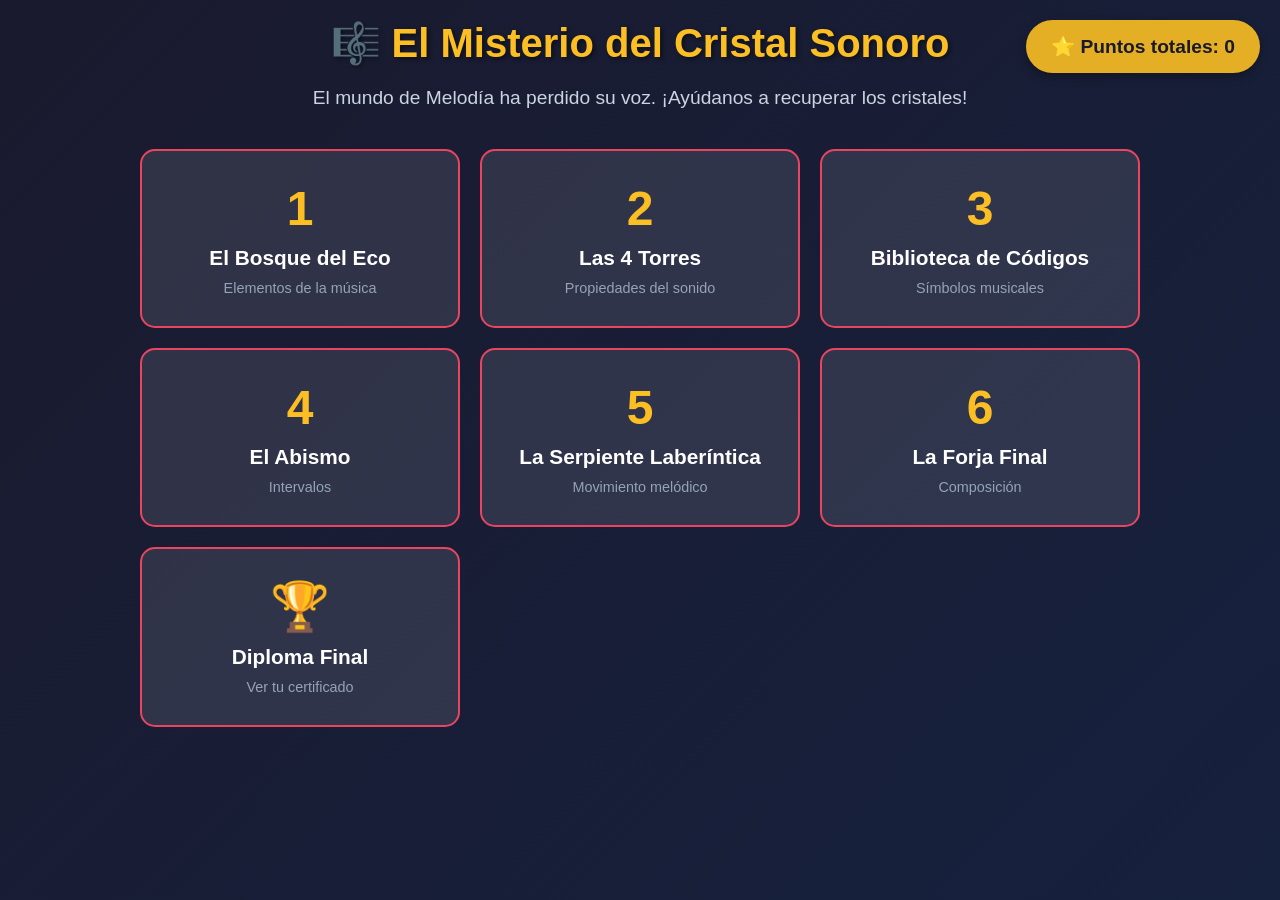
==== index.html @ 07bcdc6a "Update index.html" ====
<!DOCTYPE html>
<html lang="es">
<head>
  <meta charset="UTF-8">
  <title>🎵 El Misterio del Cristal Sonoro</title>
  <link rel="stylesheet" href="estilo.css">
</head>
<body>
  <div class="puntos">⭐ Puntos totales: <span id="puntos-totales">0</span></div>
  
  <div class="contenedor">
    <h1>🎼 El Misterio del Cristal Sonoro</h1>
    <p class="intro">El mundo de Melodía ha perdido su voz. ¡Ayúdanos a recuperar los cristales!</p>
    
    <div class="niveles">
      <a href="nivel1.html" class="nivel">
        <div class="nivel-numero">1</div>
        <div class="nivel-titulo">El Bosque del Eco</div>
        <div class="nivel-desc">Elementos de la música</div>
      </a>
      
      <a href="nivel2.html" class="nivel">
        <div class="nivel-numero">2</div>
        <div class="nivel-titulo">Las 4 Torres</div>
        <div class="nivel-desc">Propiedades del sonido</div>
      </a>
      
      <a href="nivel3.html" class="nivel">
        <div class="nivel-numero">3</div>
        <div class="nivel-titulo">Biblioteca de Códigos</div>
        <div class="nivel-desc">Símbolos musicales</div>
      </a>
      
      <a href="nivel4.html" class="nivel">
        <div class="nivel-numero">4</div>
        <div class="nivel-titulo">El Abismo</div>
        <div class="nivel-desc">Intervalos</div>
      </a>
      
      <a href="nivel5.html" class="nivel">
        <div class="nivel-numero">5</div>
        <div class="nivel-titulo">La Serpiente Laberíntica</div>
        <div class="nivel-desc">Movimiento melódico</div>
      </a>
      
      <a href="nivel6.html" class="nivel">
        <div class="nivel-numero">6</div>
        <div class="nivel-titulo">La Forja Final</div>
        <div class="nivel-desc">Composición</div>
      </a>

      <a href="nivel7.html" class="nivel">
        <div class="nivel-numero">🏆</div>
        <div class="nivel-titulo">Diploma Final</div>
        <div class="nivel-desc">Ver tu certificado</div>
      </a>
    </div>
  </div>

  <script>
    // Cargar puntos guardados
    let puntosTotales = localStorage.getItem('puntosMusica1') || 0;
    document.getElementById('puntos-totales').textContent = puntosTotales;
  </script>
</body>
</html>
---- estilo.css ----
* {
  margin: 0;
  padding: 0;
  box-sizing: border-box;
}

body {
  font-family: 'Segoe UI', Tahoma, Geneva, Verdana, sans-serif;
  background: linear-gradient(135deg, #1a1a2e 0%, #16213e 100%);
  color: #eee;
  min-height: 100vh;
  padding: 20px;
}

.contenedor {
  max-width: 1000px;
  margin: 0 auto;
  text-align: center;
}

h1 {
  font-size: 2.5em;
  margin-bottom: 20px;
  color: #fbbf24;
  text-shadow: 2px 2px 4px rgba(0,0,0,0.5);
}

.intro {
  font-size: 1.2em;
  margin-bottom: 40px;
  color: #cbd5e1;
}

.niveles {
  display: grid;
  grid-template-columns: repeat(auto-fit, minmax(250px, 1fr));
  gap: 20px;
  margin-top: 30px;
}

.nivel {
  background: rgba(255,255,255,0.1);
  border: 2px solid #e94560;
  border-radius: 15px;
  padding: 30px 20px;
  text-decoration: none;
  color: white;
  transition: all 0.3s;
  cursor: pointer;
}

.nivel:hover {
  background: rgba(233, 69, 96, 0.3);
  transform: translateY(-5px);
  box-shadow: 0 10px 20px rgba(233, 69, 96, 0.4);
}

.nivel-numero {
  font-size: 3em;
  font-weight: bold;
  color: #fbbf24;
  margin-bottom: 10px;
}

.nivel-titulo {
  font-size: 1.3em;
  font-weight: bold;
  margin-bottom: 10px;
}

.nivel-desc {
  font-size: 0.9em;
  color: #94a3b8;
}

/* Estilo para los niveles individuales */
.nivel-contenido {
  max-width: 800px;
  margin: 0 auto;
  background: rgba(255,255,255,0.05);
  padding: 40px;
  border-radius: 15px;
}

.pregunta {
  font-size: 1.3em;
  margin: 30px 0;
  padding: 20px;
  background: rgba(0,0,0,0.3);
  border-radius: 10px;
}

.opciones {
  display: flex;
  flex-direction: column;
  gap: 15px;
  margin: 20px 0;
}

.opcion {
  background: #0f3460;
  border: 2px solid #e94560;
  color: white;
  padding: 15px 20px;
  border-radius: 10px;
  cursor: pointer;
  font-size: 1.1em;
  transition: all 0.3s;
}

.opcion:hover {
  background: #e94560;
  transform: scale(1.02);
}

.opcion.correcta {
  background: #4ade80;
  border-color: #22c55e;
}

.opcion.incorrecta {
  background: #f87171;
  border-color: #ef4444;
}

.mensaje {
  margin-top: 20px;
  padding: 20px;
  border-radius: 10px;
  font-size: 1.2em;
  display: none;
}

.mensaje.exito {
  background: rgba(74, 222, 128, 0.2);
  border: 2px solid #4ade80;
  color: #4ade80;
  display: block;
}

.mensaje.error {
  background: rgba(248, 113, 113, 0.2);
  border: 2px solid #f87171;
  color: #f87171;
  display: block;
}

.botones {
  margin-top: 30px;
  display: flex;
  gap: 15px;
  justify-content: center;
}

.btn {
  background: #e94560;
  color: white;
  border: none;
  padding: 12px 30px;
  border-radius: 8px;
  font-size: 1em;
  cursor: pointer;
  text-decoration: none;
  display: inline-block;
  transition: all 0.3s;
}

.btn:hover {
  background: #ff6b81;
  transform: translateY(-2px);
}

.btn-volver {
  background: #64748b;
}

.btn-siguiente {
  background: #4ade80;
}

.puntos {
  position: fixed;
  top: 20px;
  right: 20px;
  background: rgba(251, 191, 36, 0.9);
  color: #1a1a2e;
  padding: 15px 25px;
  border-radius: 50px;
  font-weight: bold;
  font-size: 1.2em;
  box-shadow: 0 4px 10px rgba(0,0,0,0.3);
}
/* Pantalla final y diploma */
.diploma {
  background: linear-gradient(135deg, #fbbf24 0%, #f59e0b 100%);
  color: #1a1a2e;
  padding: 40px;
  border-radius: 20px;
  text-align: center;
  margin: 40px auto;
  max-width: 600px;
  box-shadow: 0 10px 30px rgba(251, 191, 36, 0.5);
}

.diploma h1 {
  color: #1a1a2e;
  font-size: 2.5em;
  margin-bottom: 20px;
}

.diploma .puntos-final {
  font-size: 4em;
  font-weight: bold;
  color: #e94560;
  margin: 20px 0;
}

.diploma .certificado {
  background: white;
  padding: 30px;
  border-radius: 15px;
  margin-top: 30px;
  border: 3px solid #1a1a2e;
}

/* Pentagrama visual */
#pentagrama-visual {
  background: white;
  padding: 20px;
  border-radius: 10px;
  margin: 20px 0;
  min-height: 150px;
}
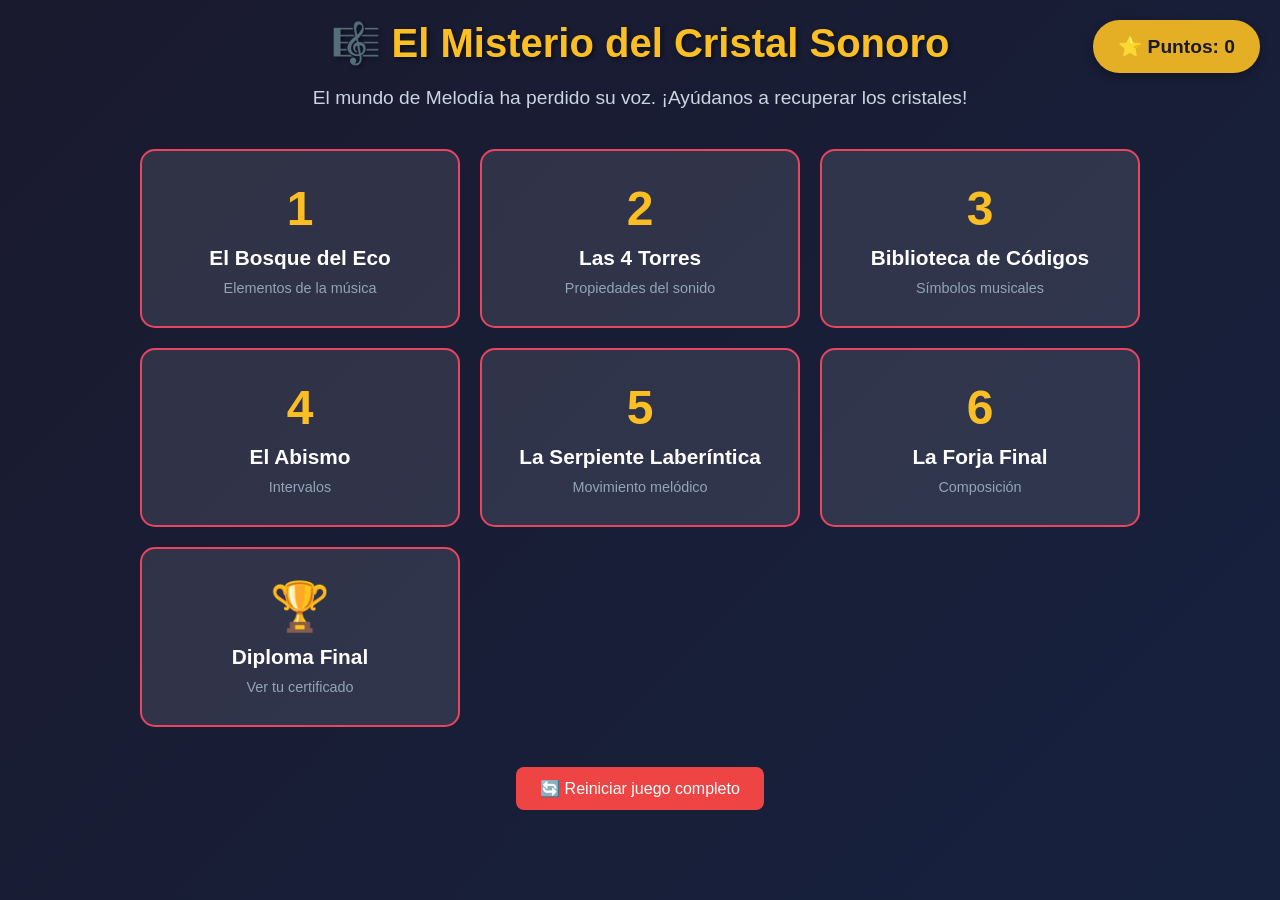
==== commit 4da2cf50: "Update index.html" ====
--- a/index.html
+++ b/index.html
@@ -6,7 +6,7 @@
   <link rel="stylesheet" href="estilo.css">
 </head>
 <body>
-  <div class="puntos">⭐ Puntos totales: <span id="puntos-totales">0</span></div>
+  <div class="puntos">⭐ Puntos: <span id="puntos-totales">0</span></div>
   
   <div class="contenedor">
     <h1>🎼 El Misterio del Cristal Sonoro</h1>
@@ -55,10 +55,17 @@
         <div class="nivel-desc">Ver tu certificado</div>
       </a>
     </div>
+
+    <!-- NUEVO: Botón para reiniciar el juego -->
+    <div style="margin-top: 40px; text-align: center;">
+      <button onclick="if(confirm('¿Seguro que quieres reiniciar todo el juego? Se borrarán todos tus puntos.')) { localStorage.clear(); location.reload(); }" 
+              style="background: #ef4444; color: white; border: none; padding: 12px 24px; border-radius: 8px; cursor: pointer; font-size: 1em;">
+        🔄 Reiniciar juego completo
+      </button>
+    </div>
   </div>
 
   <script>
-    // Cargar puntos guardados
     let puntosTotales = localStorage.getItem('puntosMusica1') || 0;
     document.getElementById('puntos-totales').textContent = puntosTotales;
   </script>
--- a/estilo.css
+++ b/estilo.css
@@ -73,13 +73,31 @@
   color: #94a3b8;
 }
 
-/* Estilo para los niveles individuales */
 .nivel-contenido {
+  position: relative;
   max-width: 800px;
   margin: 0 auto;
   background: rgba(255,255,255,0.05);
-  padding: 40px;
+  padding: 40px 40px 40px 90px;
   border-radius: 15px;
+}
+
+.sendero {
+  position: absolute;
+  left: 45px;
+  top: 60px;
+  bottom: 40px;
+  width: 4px;
+  background: repeating-linear-gradient(
+    to bottom,
+    #fbbf24 0,
+    #fbbf24 10px,
+    transparent 10px,
+    transparent 20px
+  );
+  border-radius: 2px;
+  opacity: 0.6;
+  z-index: 1;
 }
 
 .pregunta {
@@ -88,6 +106,8 @@
   padding: 20px;
   background: rgba(0,0,0,0.3);
   border-radius: 10px;
+  position: relative;
+  z-index: 2;
 }
 
 .opciones {
@@ -189,8 +209,9 @@
   font-weight: bold;
   font-size: 1.2em;
   box-shadow: 0 4px 10px rgba(0,0,0,0.3);
-}
-/* Pantalla final y diploma */
+  z-index: 100;
+}
+
 .diploma {
   background: linear-gradient(135deg, #fbbf24 0%, #f59e0b 100%);
   color: #1a1a2e;
@@ -223,7 +244,6 @@
   border: 3px solid #1a1a2e;
 }
 
-/* Pentagrama visual */
 #pentagrama-visual {
   background: white;
   padding: 20px;
@@ -231,3 +251,85 @@
   margin: 20px 0;
   min-height: 150px;
 }
+
+/* AVATAR SIMPLE CON EMOJI */
+.avatar-container {
+  position: absolute;
+  left: 10px;
+  top: 60px;
+  transition: top 1.5s ease-in-out;
+  z-index: 10;
+}
+
+.avatar {
+  font-size: 60px;
+  line-height: 1;
+  display: block;
+  width: 70px;
+  height: 70px;
+  text-align: center;
+}
+
+.avatar-container.caminando {
+  animation: caminar 0.4s infinite alternate;
+}
+
+@keyframes caminar {
+  0% { transform: translateY(0) rotate(-5deg); }
+  100% { transform: translateY(-8px) rotate(5deg); }
+}
+
+.avatar.happy {
+  animation: jump 0.6s ease;
+}
+
+@keyframes jump {
+  0%, 100% { transform: translateY(0) rotate(0deg); }
+  25% { transform: translateY(-20px) rotate(-10deg); }
+  50% { transform: translateY(-20px) rotate(10deg); }
+  75% { transform: translateY(-10px) rotate(-5deg); }
+}
+
+.avatar.sad {
+  animation: shake 0.5s ease;
+}
+
+@keyframes shake {
+  0%, 100% { transform: translateX(0); }
+  25% { transform: translateX(-8px) rotate(-5deg); }
+  75% { transform: translateX(8px) rotate(5deg); }
+}
+
+.avatar-bubble {
+  position: absolute;
+  bottom: 75px;
+  left: 0;
+  background: white;
+  color: #1a1a2e;
+  padding: 10px 15px;
+  border-radius: 15px;
+  font-size: 0.85em;
+  width: 160px;
+  box-shadow: 0 4px 10px rgba(0,0,0,0.3);
+  opacity: 0;
+  transition: opacity 0.3s;
+  font-weight: bold;
+}
+
+.avatar-bubble.show {
+  opacity: 1;
+}
+
+.avatar-bubble::after {
+  content: '';
+  position: absolute;
+  bottom: -8px;
+  left: 25px;
+  border-width: 8px 8px 0;
+  border-style: solid;
+  border-color: white transparent;
+}
+
+.oculto {
+  display: none;
+}
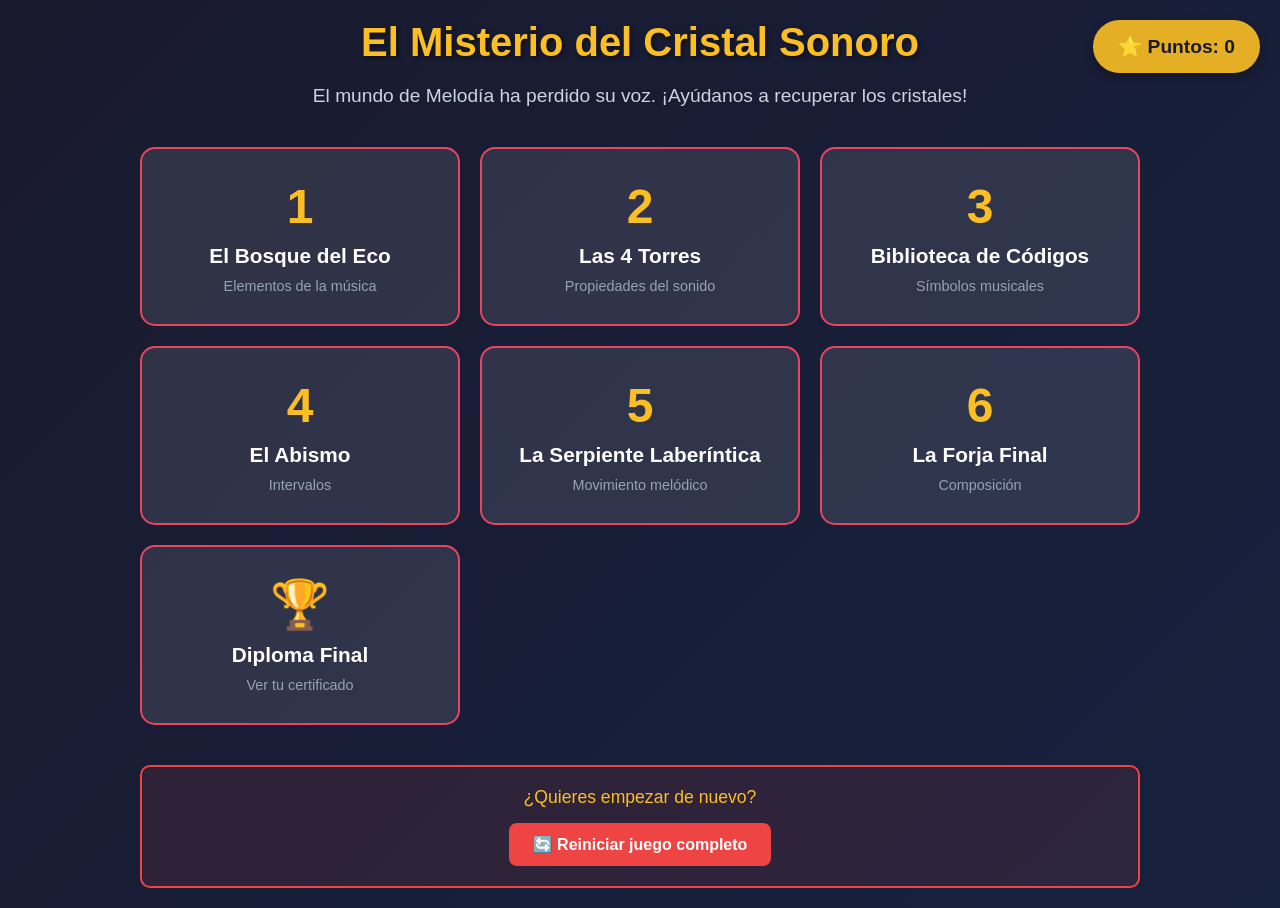
==== commit 5ad2f0d2: "Update index.html" ====
--- a/index.html
+++ b/index.html
@@ -9,7 +9,7 @@
   <div class="puntos">⭐ Puntos: <span id="puntos-totales">0</span></div>
   
   <div class="contenedor">
-    <h1>🎼 El Misterio del Cristal Sonoro</h1>
+    <h1> El Misterio del Cristal Sonoro</h1>
     <p class="intro">El mundo de Melodía ha perdido su voz. ¡Ayúdanos a recuperar los cristales!</p>
     
     <div class="niveles">
@@ -56,10 +56,11 @@
       </a>
     </div>
 
-    <!-- NUEVO: Botón para reiniciar el juego -->
-    <div style="margin-top: 40px; text-align: center;">
-      <button onclick="if(confirm('¿Seguro que quieres reiniciar todo el juego? Se borrarán todos tus puntos.')) { localStorage.clear(); location.reload(); }" 
-              style="background: #ef4444; color: white; border: none; padding: 12px 24px; border-radius: 8px; cursor: pointer; font-size: 1em;">
+    <!-- Botón de reinicio más visible -->
+    <div style="margin-top: 40px; text-align: center; padding: 20px; background: rgba(239, 68, 68, 0.1); border-radius: 10px; border: 2px solid #ef4444;">
+      <p style="color: #fbbf24; font-size: 1.1em; margin-bottom: 15px;">¿Quieres empezar de nuevo?</p>
+      <button onclick="if(confirm('️ ¿Seguro que quieres reiniciar todo el juego? Se borrarán todos tus puntos y progreso.')) { localStorage.clear(); location.reload(); }" 
+              style="background: #ef4444; color: white; border: none; padding: 12px 24px; border-radius: 8px; cursor: pointer; font-size: 1em; font-weight: bold;">
         🔄 Reiniciar juego completo
       </button>
     </div>
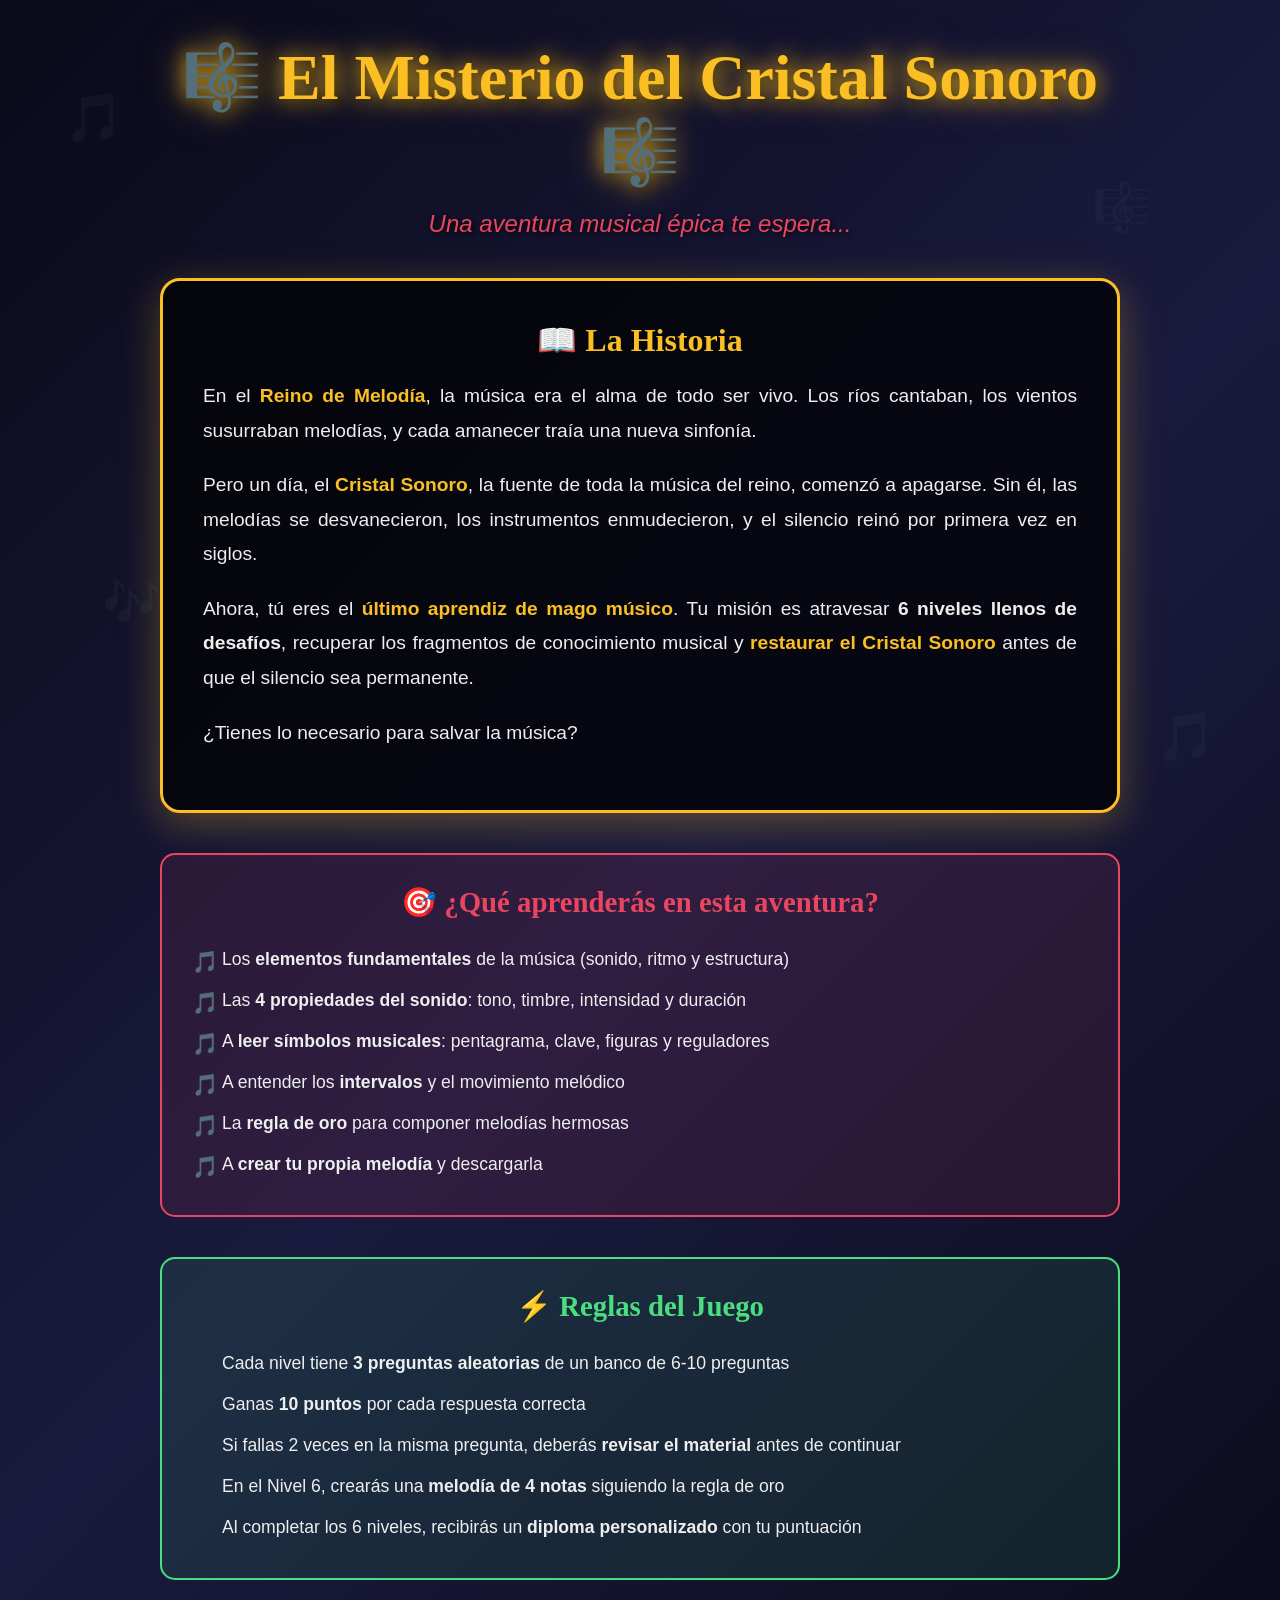
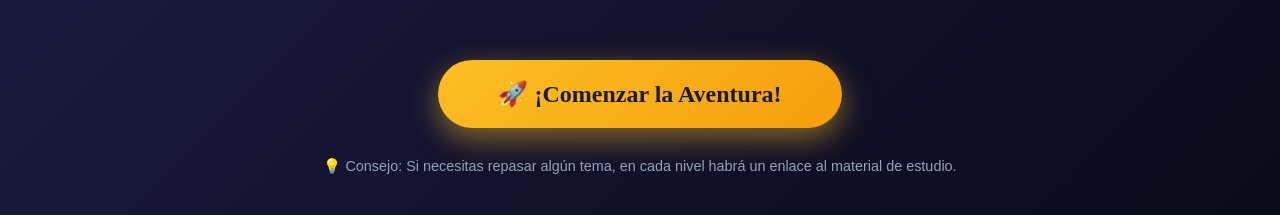
==== commit 90083ec0: "Rename portada.html to index.html" ====
--- a/index.html
+++ b/index.html
@@ -2,73 +2,256 @@
 <html lang="es">
 <head>
   <meta charset="UTF-8">
-  <title>🎵 El Misterio del Cristal Sonoro</title>
+  <title>El Misterio del Cristal Sonoro - Introducción</title>
   <link rel="stylesheet" href="estilo.css">
+  <style>
+    body {
+      background: linear-gradient(135deg, #0a0a1a 0%, #1a1a3e 50%, #0a0a1a 100%);
+      min-height: 100vh;
+      padding: 0;
+      overflow-x: hidden;
+    }
+    
+    .portada-container {
+      max-width: 1000px;
+      margin: 0 auto;
+      padding: 40px 20px;
+      text-align: center;
+      position: relative;
+    }
+    
+    .titulo-epico {
+      font-size: 4em;
+      color: #fbbf24;
+      margin-bottom: 20px;
+      text-shadow: 
+        0 0 20px rgba(251, 191, 36, 0.8),
+        0 0 40px rgba(251, 191, 36, 0.5),
+        3px 3px 6px rgba(0,0,0,0.8);
+      animation: brillar 2s ease-in-out infinite alternate;
+      font-family: 'Georgia', serif;
+    }
+    
+    @keyframes brillar {
+      from { text-shadow: 0 0 20px rgba(251, 191, 36, 0.8), 0 0 40px rgba(251, 191, 36, 0.5); }
+      to { text-shadow: 0 0 30px rgba(251, 191, 36, 1), 0 0 60px rgba(251, 191, 36, 0.8), 0 0 80px rgba(251, 191, 36, 0.4); }
+    }
+    
+    .subtitulo {
+      font-size: 1.5em;
+      color: #e94560;
+      margin-bottom: 40px;
+      font-style: italic;
+      text-shadow: 2px 2px 4px rgba(0,0,0,0.8);
+    }
+    
+    .historia-box {
+      background: rgba(0, 0, 0, 0.7);
+      border: 3px solid #fbbf24;
+      border-radius: 20px;
+      padding: 40px;
+      margin: 40px 0;
+      text-align: left;
+      box-shadow: 0 10px 40px rgba(251, 191, 36, 0.3);
+    }
+    
+    .historia-box h2 {
+      font-size: 2em;
+      color: #fbbf24;
+      margin-bottom: 20px;
+      text-align: center;
+      font-family: 'Georgia', serif;
+    }
+    
+    .historia-box p {
+      font-size: 1.2em;
+      color: #eee;
+      line-height: 1.8;
+      margin-bottom: 20px;
+      text-align: justify;
+    }
+    
+    .historia-box .destacado {
+      color: #fbbf24;
+      font-weight: bold;
+    }
+    
+    .objetivos-box {
+      background: rgba(233, 69, 96, 0.1);
+      border: 2px solid #e94560;
+      border-radius: 15px;
+      padding: 30px;
+      margin: 40px 0;
+    }
+    
+    .objetivos-box h2 {
+      font-size: 1.8em;
+      color: #e94560;
+      margin-bottom: 20px;
+      font-family: 'Georgia', serif;
+    }
+    
+    .objetivos-lista {
+      list-style: none;
+      padding: 0;
+      text-align: left;
+    }
+    
+    .objetivos-lista li {
+      font-size: 1.1em;
+      color: #eee;
+      padding: 10px 0;
+      padding-left: 30px;
+      position: relative;
+    }
+    
+    .objetivos-lista li::before {
+      content: '🎵';
+      position: absolute;
+      left: 0;
+      font-size: 1.2em;
+    }
+    
+    .reglas-box {
+      background: rgba(74, 222, 128, 0.1);
+      border: 2px solid #4ade80;
+      border-radius: 15px;
+      padding: 30px;
+      margin: 40px 0;
+    }
+    
+    .reglas-box h2 {
+      font-size: 1.8em;
+      color: #4ade80;
+      margin-bottom: 20px;
+      font-family: 'Georgia', serif;
+    }
+    
+    .reglas-lista {
+      list-style: none;
+      padding: 0;
+      text-align: left;
+    }
+    
+    .reglas-lista li {
+      font-size: 1.1em;
+      color: #eee;
+      padding: 10px 0;
+      padding-left: 30px;
+      position: relative;
+    }
+    
+    .reglas-lista li::before {
+      content: '';
+      position: absolute;
+      left: 0;
+      font-size: 1.2em;
+    }
+    
+    .btn-comenzar {
+      background: linear-gradient(135deg, #fbbf24 0%, #f59e0b 100%);
+      color: #1a1a2e;
+      border: none;
+      padding: 20px 60px;
+      border-radius: 50px;
+      font-size: 1.5em;
+      font-weight: bold;
+      cursor: pointer;
+      margin-top: 40px;
+      transition: all 0.3s;
+      box-shadow: 0 10px 30px rgba(251, 191, 36, 0.5);
+      font-family: 'Georgia', serif;
+      text-decoration: none;
+      display: inline-block;
+    }
+    
+    .btn-comenzar:hover {
+      transform: translateY(-5px) scale(1.05);
+      box-shadow: 0 15px 40px rgba(251, 191, 36, 0.8);
+    }
+    
+    .decoracion-musical {
+      position: fixed;
+      font-size: 3em;
+      opacity: 0.1;
+      pointer-events: none;
+      animation: flotar 6s ease-in-out infinite;
+    }
+    
+    .decoracion-musical:nth-child(1) { top: 10%; left: 5%; animation-delay: 0s; }
+    .decoracion-musical:nth-child(2) { top: 20%; right: 10%; animation-delay: 1s; }
+    .decoracion-musical:nth-child(3) { bottom: 30%; left: 8%; animation-delay: 2s; }
+    .decoracion-musical:nth-child(4) { bottom: 15%; right: 5%; animation-delay: 3s; }
+    
+    @keyframes flotar {
+      0%, 100% { transform: translateY(0) rotate(0deg); }
+      50% { transform: translateY(-20px) rotate(10deg); }
+    }
+  </style>
 </head>
 <body>
-  <div class="puntos">⭐ Puntos: <span id="puntos-totales">0</span></div>
+  <!-- Decoraciones musicales flotantes -->
+  <div class="decoracion-musical">🎵</div>
+  <div class="decoracion-musical">🎼</div>
+  <div class="decoracion-musical">🎶</div>
+  <div class="decoracion-musical">🎵</div>
   
-  <div class="contenedor">
-    <h1> El Misterio del Cristal Sonoro</h1>
-    <p class="intro">El mundo de Melodía ha perdido su voz. ¡Ayúdanos a recuperar los cristales!</p>
-    
-    <div class="niveles">
-      <a href="nivel1.html" class="nivel">
-        <div class="nivel-numero">1</div>
-        <div class="nivel-titulo">El Bosque del Eco</div>
-        <div class="nivel-desc">Elementos de la música</div>
-      </a>
-      
-      <a href="nivel2.html" class="nivel">
-        <div class="nivel-numero">2</div>
-        <div class="nivel-titulo">Las 4 Torres</div>
-        <div class="nivel-desc">Propiedades del sonido</div>
-      </a>
-      
-      <a href="nivel3.html" class="nivel">
-        <div class="nivel-numero">3</div>
-        <div class="nivel-titulo">Biblioteca de Códigos</div>
-        <div class="nivel-desc">Símbolos musicales</div>
-      </a>
-      
-      <a href="nivel4.html" class="nivel">
-        <div class="nivel-numero">4</div>
-        <div class="nivel-titulo">El Abismo</div>
-        <div class="nivel-desc">Intervalos</div>
-      </a>
-      
-      <a href="nivel5.html" class="nivel">
-        <div class="nivel-numero">5</div>
-        <div class="nivel-titulo">La Serpiente Laberíntica</div>
-        <div class="nivel-desc">Movimiento melódico</div>
-      </a>
-      
-      <a href="nivel6.html" class="nivel">
-        <div class="nivel-numero">6</div>
-        <div class="nivel-titulo">La Forja Final</div>
-        <div class="nivel-desc">Composición</div>
-      </a>
-
-      <a href="nivel7.html" class="nivel">
-        <div class="nivel-numero">🏆</div>
-        <div class="nivel-titulo">Diploma Final</div>
-        <div class="nivel-desc">Ver tu certificado</div>
-      </a>
+  <div class="portada-container">
+    <h1 class="titulo-epico">🎼 El Misterio del Cristal Sonoro 🎼</h1>
+    <div class="subtitulo">Una aventura musical épica te espera...</div>
+    
+    <div class="historia-box">
+      <h2>📖 La Historia</h2>
+      <p>
+        En el <span class="destacado">Reino de Melodía</span>, la música era el alma de todo ser vivo. 
+        Los ríos cantaban, los vientos susurraban melodías, y cada amanecer traía una nueva sinfonía.
+      </p>
+      <p>
+        Pero un día, el <span class="destacado">Cristal Sonoro</span>, la fuente de toda la música del reino, 
+        comenzó a apagarse. Sin él, las melodías se desvanecieron, los instrumentos enmudecieron, 
+        y el silencio reinó por primera vez en siglos.
+      </p>
+      <p>
+        Ahora, tú eres el <span class="destacado">último aprendiz de mago músico</span>. Tu misión es 
+        atravesar <strong>6 niveles llenos de desafíos</strong>, recuperar los fragmentos de conocimiento 
+        musical y <span class="destacado">restaurar el Cristal Sonoro</span> antes de que el silencio 
+        sea permanente.
+      </p>
+      <p>
+        ¿Tienes lo necesario para salvar la música? 
+      </p>
     </div>
-
-    <!-- Botón de reinicio más visible -->
-    <div style="margin-top: 40px; text-align: center; padding: 20px; background: rgba(239, 68, 68, 0.1); border-radius: 10px; border: 2px solid #ef4444;">
-      <p style="color: #fbbf24; font-size: 1.1em; margin-bottom: 15px;">¿Quieres empezar de nuevo?</p>
-      <button onclick="if(confirm('️ ¿Seguro que quieres reiniciar todo el juego? Se borrarán todos tus puntos y progreso.')) { localStorage.clear(); location.reload(); }" 
-              style="background: #ef4444; color: white; border: none; padding: 12px 24px; border-radius: 8px; cursor: pointer; font-size: 1em; font-weight: bold;">
-        🔄 Reiniciar juego completo
-      </button>
+    
+    <div class="objetivos-box">
+      <h2>🎯 ¿Qué aprenderás en esta aventura?</h2>
+      <ul class="objetivos-lista">
+        <li>Los <strong>elementos fundamentales</strong> de la música (sonido, ritmo y estructura)</li>
+        <li>Las <strong>4 propiedades del sonido</strong>: tono, timbre, intensidad y duración</li>
+        <li>A <strong>leer símbolos musicales</strong>: pentagrama, clave, figuras y reguladores</li>
+        <li>A entender los <strong>intervalos</strong> y el movimiento melódico</li>
+        <li>La <strong>regla de oro</strong> para componer melodías hermosas</li>
+        <li>A <strong>crear tu propia melodía</strong> y descargarla</li>
+      </ul>
     </div>
+    
+    <div class="reglas-box">
+      <h2>⚡ Reglas del Juego</h2>
+      <ul class="reglas-lista">
+        <li>Cada nivel tiene <strong>3 preguntas aleatorias</strong> de un banco de 6-10 preguntas</li>
+        <li>Ganas <strong>10 puntos</strong> por cada respuesta correcta</li>
+        <li>Si fallas 2 veces en la misma pregunta, deberás <strong>revisar el material</strong> antes de continuar</li>
+        <li>En el Nivel 6, crearás una <strong>melodía de 4 notas</strong> siguiendo la regla de oro</li>
+        <li>Al completar los 6 niveles, recibirás un <strong>diploma personalizado</strong> con tu puntuación</li>
+      </ul>
+    </div>
+    
+    <a href="index.html" class="btn-comenzar">
+      🚀 ¡Comenzar la Aventura!
+    </a>
+    
+    <p style="margin-top: 30px; color: #94a3b8; font-size: 0.9em;">
+      💡 Consejo: Si necesitas repasar algún tema, en cada nivel habrá un enlace al material de estudio.
+    </p>
   </div>
-
-  <script>
-    let puntosTotales = localStorage.getItem('puntosMusica1') || 0;
-    document.getElementById('puntos-totales').textContent = puntosTotales;
-  </script>
 </body>
 </html>
--- a/estilo.css
+++ b/estilo.css
@@ -73,15 +73,22 @@
   color: #94a3b8;
 }
 
+/* =========================================
+   CONTENIDO DEL NIVEL (unificado)
+   ========================================= */
 .nivel-contenido {
   position: relative;
   max-width: 800px;
   margin: 0 auto;
-  background: rgba(255,255,255,0.05);
+  background: rgba(0, 0, 0, 0.5);
+  backdrop-filter: blur(2px);
   padding: 40px 40px 40px 90px;
   border-radius: 15px;
 }
 
+/* =========================================
+   SENDERO Y PREGUNTAS
+   ========================================= */
 .sendero {
   position: absolute;
   left: 45px;
@@ -165,6 +172,9 @@
   display: block;
 }
 
+/* =========================================
+   BOTONES
+   ========================================= */
 .botones {
   margin-top: 30px;
   display: flex;
@@ -198,6 +208,9 @@
   background: #4ade80;
 }
 
+/* =========================================
+   PUNTUACIÓN
+   ========================================= */
 .puntos {
   position: fixed;
   top: 20px;
@@ -212,6 +225,9 @@
   z-index: 100;
 }
 
+/* =========================================
+   DIPLOMA
+   ========================================= */
 .diploma {
   background: linear-gradient(135deg, #fbbf24 0%, #f59e0b 100%);
   color: #1a1a2e;
@@ -244,6 +260,9 @@
   border: 3px solid #1a1a2e;
 }
 
+/* =========================================
+   PENTAGRAMA VISUAL
+   ========================================= */
 #pentagrama-visual {
   background: white;
   padding: 20px;
@@ -252,7 +271,9 @@
   min-height: 150px;
 }
 
-/* AVATAR SIMPLE CON EMOJI */
+/* =========================================
+   AVATAR
+   ========================================= */
 .avatar-container {
   position: absolute;
   left: 10px;
@@ -330,6 +351,225 @@
   border-color: white transparent;
 }
 
+/* =========================================
+   OCULTO
+   ========================================= */
 .oculto {
   display: none;
 }
+
+/* =========================================
+   FONDOS PARALLAX POR NIVEL
+   ========================================= */
+
+/* Contenedor del fondo parallax */
+.fondo-parallax {
+  position: fixed;
+  top: 0;
+  left: 0;
+  width: 100%;
+  height: 300vh;
+  z-index: -1;
+  transition: transform 1.5s ease-in-out;
+  pointer-events: none;
+}
+
+/* Nivel 1: Bosque con imagen real */
+.fondo-bosque-bg {
+  background: 
+    linear-gradient(rgba(0, 0, 0, 0.4), rgba(0, 0, 0, 0.4)),
+    url('https://raw.githubusercontent.com/DTIOC/musica1-aventura/main/bosque.jpg');
+  background-size: cover;
+  background-position: center;
+  background-repeat: no-repeat;
+}
+
+/* Nivel 2: Torres mágicas (cielo nocturno púrpura) */
+.fondo-torres-bg {
+  background: linear-gradient(to bottom,
+    #0a0014 0%,
+    #1a0033 20%,
+    #2d0052 40%,
+    #4a0080 60%,
+    #2d0052 80%,
+    #1a0033 100%
+  );
+}
+
+/* Nivel 3: Biblioteca (madera y cuero) */
+.fondo-biblioteca-bg {
+  background: 
+    linear-gradient(rgba(0, 0, 0, 0.5), rgba(0, 0, 0, 0.5)),
+    url('https://raw.githubusercontent.com/DTIOC/musica1-aventura/main/biblioteca.jpg');
+  background-size: cover;
+  background-position: center;
+  background-repeat: no-repeat;
+}
+
+/* Nivel 4: Abismo con imagen real */
+.fondo-abismo-bg {
+  background: 
+    linear-gradient(rgba(0, 0, 0, 0.6), rgba(0, 0, 0, 0.6)),
+    url('https://raw.githubusercontent.com/DTIOC/musica1-aventura/main/abismo.jpg');
+  background-size: cover;
+  background-position: center;
+  background-repeat: no-repeat;
+}
+
+/* Nivel 5: Serpiente con imagen real */
+.fondo-laberinto-bg {
+  background: 
+    linear-gradient(rgba(0, 0, 0, 0.4), rgba(0, 0, 0, 0.4)),
+    url('https://raw.githubusercontent.com/DTIOC/musica1-aventura/main/serpiente.jpg');
+  background-size: cover;
+  background-position: center;
+  background-repeat: no-repeat;
+}
+
+/* Nivel 6: Forja (fuego y lava) */
+.fondo-forja-bg {
+  background: 
+    linear-gradient(rgba(0, 0, 0, 0.3), rgba(0, 0, 0, 0.3)),
+    url('https://raw.githubusercontent.com/DTIOC/musica1-aventura/main/cristal.jpg');
+  background-size: cover;
+  background-position: center;
+  background-repeat: no-repeat;
+}
+}
+/* =========================================
+   TORRES DEL NIVEL 2
+   ========================================= */
+
+.torre {
+   position: fixed;
+  width: 250px; /* Más grandes (de 120px a 250px) */
+  height: auto;
+  opacity: 0.15; /* Más transparentes para no interferir con el texto */
+  transition: opacity 1s ease-in-out, transform 1s ease-in-out;
+  z-index: 0; /* Detrás del contenido */
+  filter: drop-shadow(0 4px 8px rgba(0,0,0,0.5));
+  pointer-events: none; /* Para que no interfieran con los clics */
+}
+
+.torre.visible {
+  opacity: 0.25; /* Un poco más visibles cuando aparecen */
+}
+
+.torre-1 {
+  left: 5%;
+  top: 10%;
+  transform: rotate(-5deg);
+}
+
+.torre-2 {
+  right: 5%;
+  top: 25%;
+  transform: rotate(5deg);
+}
+
+.torre-3 {
+  left: 3%;
+  top: 50%;
+  transform: rotate(-3deg);
+}
+
+.torre-4 {
+  right: 3%;
+  top: 70%;
+  transform: rotate(5deg);
+}
+
+/* Ajustar el contenedor para que el contenido tenga prioridad */
+.nivel-contenido.torres-nivel {
+  max-width: 800px;
+  padding: 40px 40px 40px 90px;
+  position: relative;
+  z-index: 1; /* Encima de las torres */
+  background: rgba(0, 0, 0, 0.7); /* Más oscuro para contraste */
+  backdrop-filter: blur(3px); /* Más desenfoque */
+}
+
+/* Aumentar el z-index del avatar y sendero */
+.avatar-container {
+  z-index: 2; /* Encima de todo */
+}
+
+.sendero {
+  z-index: 1;
+}
+/* =========================================
+   DIPLOMA CON PERGAMINO
+   ========================================= */
+
+.diploma-pergamino {
+  background: 
+    linear-gradient(rgba(255, 255, 255, 0.9), rgba(255, 255, 255, 0.9)),
+    url('https://raw.githubusercontent.com/DTIOC/musica1-aventura/main/pergamino.png');
+  background-size: contain;
+  background-position: center;
+  background-repeat: no-repeat;
+  padding: 60px 40px;
+  max-width: 800px;
+  margin: 40px auto;
+  position: relative;
+  min-height: 600px;
+  display: flex;
+  flex-direction: column;
+  justify-content: center;
+  align-items: center;
+}
+
+.diploma-pergamino h1 {
+  color: #8b4513; /* Marrón oscuro */
+  font-size: 3em;
+  margin-bottom: 30px;
+  text-shadow: 2px 2px 4px rgba(0,0,0,0.2);
+  font-family: 'Georgia', serif;
+}
+
+.diploma-pergamino .puntos-final {
+  font-size: 5em;
+  font-weight: bold;
+  color: #d4af37; /* Dorado */
+  margin: 20px 0;
+  text-shadow: 2px 2px 4px rgba(0,0,0,0.3);
+}
+
+.diploma-pergamino .certificado-text {
+  font-size: 1.3em;
+  color: #5c4033; /* Marrón medio */
+  text-align: center;
+  line-height: 1.6;
+  font-family: 'Georgia', serif;
+  margin: 20px 0;
+}
+
+.diploma-pergamino .nombre-estudiante {
+  font-size: 2.5em;
+  color: #8b4513;
+  font-weight: bold;
+  font-family: 'Georgia', serif;
+  margin: 30px 0;
+  border-bottom: 3px solid #d4af37;
+  padding-bottom: 10px;
+}
+
+@media print {
+  body * {
+    visibility: hidden;
+  }
+  .diploma-pergamino, .diploma-pergamino * {
+    visibility: visible;
+  }
+  .diploma-pergamino {
+    position: absolute;
+    left: 0;
+    top: 0;
+    width: 100%;
+    margin: 0;
+    padding: 40px;
+  }
+  .btn-imprimir, .btn-volver {
+    display: none !important;
+  }
+}
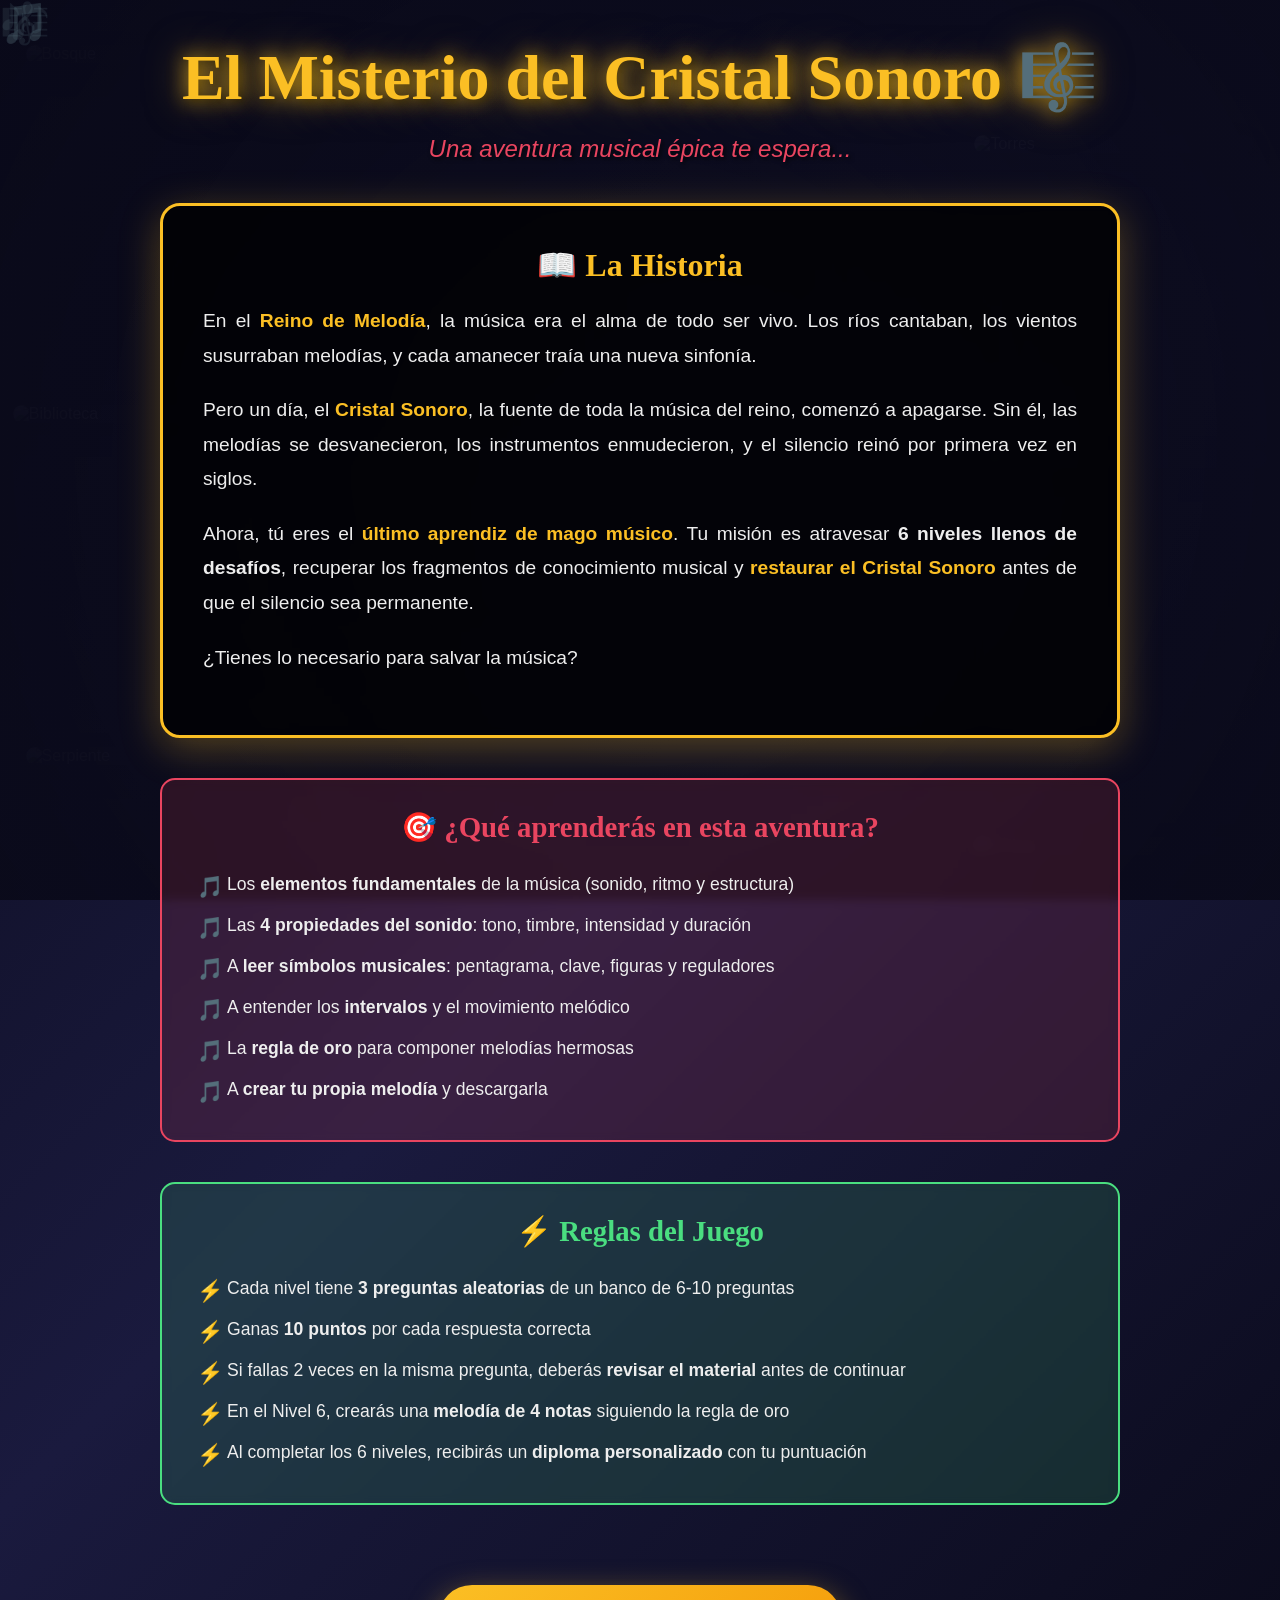
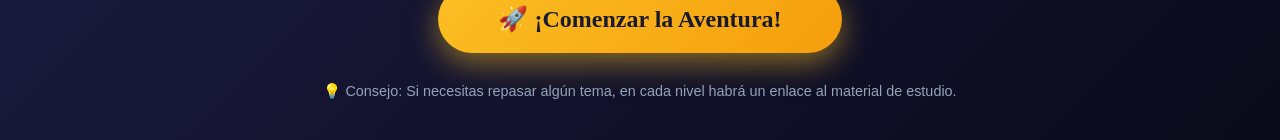
==== commit 2131799f: "Update index.html" ====
--- a/index.html
+++ b/index.html
@@ -10,14 +10,103 @@
       min-height: 100vh;
       padding: 0;
       overflow-x: hidden;
-    }
-    
+      position: relative;
+    }
+    
+    /* =========================================
+       IMÁGENES DE FONDO DECORATIVAS
+       ========================================= */
+    .fondo-decorativo {
+      position: fixed;
+      width: 280px;
+      height: auto;
+      opacity: 0.15;
+      z-index: 0;
+      pointer-events: none;
+      border-radius: 15px;
+      box-shadow: 0 10px 30px rgba(0,0,0,0.5);
+      animation: flotarImagen 8s ease-in-out infinite;
+    }
+    
+    @keyframes flotarImagen {
+      0%, 100% { transform: translateY(0) rotate(0deg); }
+      50% { transform: translateY(-15px) rotate(2deg); }
+    }
+    
+    /* Posiciones estratégicas de cada imagen */
+    .img-bosque {
+      top: 5%;
+      left: 2%;
+      animation-delay: 0s;
+    }
+    
+    .img-torres {
+      top: 15%;
+      right: 2%;
+      animation-delay: 1s;
+    }
+    
+    .img-biblioteca {
+      top: 45%;
+      left: 1%;
+      animation-delay: 2s;
+    }
+    
+    .img-abismo {
+      top: 50%;
+      right: 1%;
+      animation-delay: 3s;
+    }
+    
+    .img-serpiente {
+      bottom: 15%;
+      left: 2%;
+      animation-delay: 4s;
+    }
+    
+    .img-cristal {
+      bottom: 5%;
+      right: 2%;
+      animation-delay: 5s;
+    }
+    
+    /* Etiqueta de cada imagen */
+    .fondo-decorativo::after {
+      content: attr(data-nivel);
+      position: absolute;
+      bottom: -25px;
+      left: 50%;
+      transform: translateX(-50%);
+      color: #fbbf24;
+      font-size: 0.8em;
+      font-family: 'Georgia', serif;
+      font-weight: bold;
+      text-shadow: 1px 1px 2px rgba(0,0,0,0.8);
+      white-space: nowrap;
+    }
+    
+    /* Overlay oscuro para que el texto sea legible */
+    .overlay-oscuro {
+      position: fixed;
+      top: 0;
+      left: 0;
+      width: 100%;
+      height: 100%;
+      background: radial-gradient(circle at center, rgba(10,10,26,0.7) 0%, rgba(10,10,26,0.95) 100%);
+      z-index: 1;
+      pointer-events: none;
+    }
+    
+    /* =========================================
+       CONTENIDO DE LA PORTADA
+       ========================================= */
     .portada-container {
       max-width: 1000px;
       margin: 0 auto;
       padding: 40px 20px;
       text-align: center;
       position: relative;
+      z-index: 2;
     }
     
     .titulo-epico {
@@ -46,13 +135,14 @@
     }
     
     .historia-box {
-      background: rgba(0, 0, 0, 0.7);
+      background: rgba(0, 0, 0, 0.75);
       border: 3px solid #fbbf24;
       border-radius: 20px;
       padding: 40px;
       margin: 40px 0;
       text-align: left;
       box-shadow: 0 10px 40px rgba(251, 191, 36, 0.3);
+      backdrop-filter: blur(5px);
     }
     
     .historia-box h2 {
@@ -77,11 +167,12 @@
     }
     
     .objetivos-box {
-      background: rgba(233, 69, 96, 0.1);
+      background: rgba(233, 69, 96, 0.15);
       border: 2px solid #e94560;
       border-radius: 15px;
       padding: 30px;
       margin: 40px 0;
+      backdrop-filter: blur(5px);
     }
     
     .objetivos-box h2 {
@@ -101,23 +192,24 @@
       font-size: 1.1em;
       color: #eee;
       padding: 10px 0;
-      padding-left: 30px;
+      padding-left: 35px;
       position: relative;
     }
     
     .objetivos-lista li::before {
       content: '🎵';
       position: absolute;
-      left: 0;
+      left: 5px;
       font-size: 1.2em;
     }
     
     .reglas-box {
-      background: rgba(74, 222, 128, 0.1);
+      background: rgba(74, 222, 128, 0.15);
       border: 2px solid #4ade80;
       border-radius: 15px;
       padding: 30px;
       margin: 40px 0;
+      backdrop-filter: blur(5px);
     }
     
     .reglas-box h2 {
@@ -137,14 +229,14 @@
       font-size: 1.1em;
       color: #eee;
       padding: 10px 0;
-      padding-left: 30px;
+      padding-left: 35px;
       position: relative;
     }
     
     .reglas-lista li::before {
-      content: '';
+      content: '⚡';
       position: absolute;
-      left: 0;
+      left: 5px;
       font-size: 1.2em;
     }
     
@@ -172,32 +264,67 @@
     
     .decoracion-musical {
       position: fixed;
-      font-size: 3em;
-      opacity: 0.1;
+      font-size: 2.5em;
+      opacity: 0.2;
       pointer-events: none;
-      animation: flotar 6s ease-in-out infinite;
-    }
-    
-    .decoracion-musical:nth-child(1) { top: 10%; left: 5%; animation-delay: 0s; }
-    .decoracion-musical:nth-child(2) { top: 20%; right: 10%; animation-delay: 1s; }
-    .decoracion-musical:nth-child(3) { bottom: 30%; left: 8%; animation-delay: 2s; }
-    .decoracion-musical:nth-child(4) { bottom: 15%; right: 5%; animation-delay: 3s; }
-    
-    @keyframes flotar {
+      z-index: 1;
+      animation: flotarNota 6s ease-in-out infinite;
+    }
+    
+    .decoracion-musical:nth-child(1) { top: 8%; left: 30%; animation-delay: 0s; }
+    .decoracion-musical:nth-child(2) { top: 30%; right: 25%; animation-delay: 1s; }
+    .decoracion-musical:nth-child(3) { bottom: 25%; left: 35%; animation-delay: 2s; }
+    .decoracion-musical:nth-child(4) { bottom: 10%; right: 30%; animation-delay: 3s; }
+    
+    @keyframes flotarNota {
       0%, 100% { transform: translateY(0) rotate(0deg); }
-      50% { transform: translateY(-20px) rotate(10deg); }
+      50% { transform: translateY(-20px) rotate(15deg); }
+    }
+    
+    /* Ajuste para móviles */
+    @media (max-width: 768px) {
+      .fondo-decorativo {
+        width: 150px;
+        opacity: 0.1;
+      }
+      .titulo-epico {
+        font-size: 2.5em;
+      }
     }
   </style>
 </head>
 <body>
-  <!-- Decoraciones musicales flotantes -->
+  <!-- IMÁGENES DECORATIVAS DE FONDO -->
+  <img src="https://raw.githubusercontent.com/DTIOC/musica1-aventura/main/bosque.jpg" 
+       alt="Bosque" class="fondo-decorativo img-bosque" data-nivel="Nivel 1: El Bosque">
+  
+  <img src="https://raw.githubusercontent.com/DTIOC/musica1-aventura/main/torre1.jpg" 
+       alt="Torres" class="fondo-decorativo img-torres" data-nivel="Nivel 2: Las Torres">
+  
+  <img src="https://raw.githubusercontent.com/DTIOC/musica1-aventura/main/biblioteca.jpg" 
+       alt="Biblioteca" class="fondo-decorativo img-biblioteca" data-nivel="Nivel 3: Biblioteca">
+  
+  <img src="https://raw.githubusercontent.com/DTIOC/musica1-aventura/main/abismo.jpg" 
+       alt="Abismo" class="fondo-decorativo img-abismo" data-nivel="Nivel 4: El Abismo">
+  
+  <img src="https://raw.githubusercontent.com/DTIOC/musica1-aventura/main/serpiente.jpg" 
+       alt="Serpiente" class="fondo-decorativo img-serpiente" data-nivel="Nivel 5: La Serpiente">
+  
+  <img src="https://raw.githubusercontent.com/DTIOC/musica1-aventura/main/cristal.jpg" 
+       alt="Cristal" class="fondo-decorativo img-cristal" data-nivel="Nivel 6: El Cristal">
+  
+  <!-- Overlay oscuro para legibilidad -->
+  <div class="overlay-oscuro"></div>
+  
+  <!-- Notas musicales flotantes -->
   <div class="decoracion-musical">🎵</div>
   <div class="decoracion-musical">🎼</div>
   <div class="decoracion-musical">🎶</div>
   <div class="decoracion-musical">🎵</div>
   
+  <!-- CONTENIDO PRINCIPAL -->
   <div class="portada-container">
-    <h1 class="titulo-epico">🎼 El Misterio del Cristal Sonoro 🎼</h1>
+    <h1 class="titulo-epico"> El Misterio del Cristal Sonoro 🎼</h1>
     <div class="subtitulo">Una aventura musical épica te espera...</div>
     
     <div class="historia-box">
@@ -245,7 +372,7 @@
       </ul>
     </div>
     
-    <a href="index.html" class="btn-comenzar">
+    <a href="menu.html" class="btn-comenzar">
       🚀 ¡Comenzar la Aventura!
     </a>
     
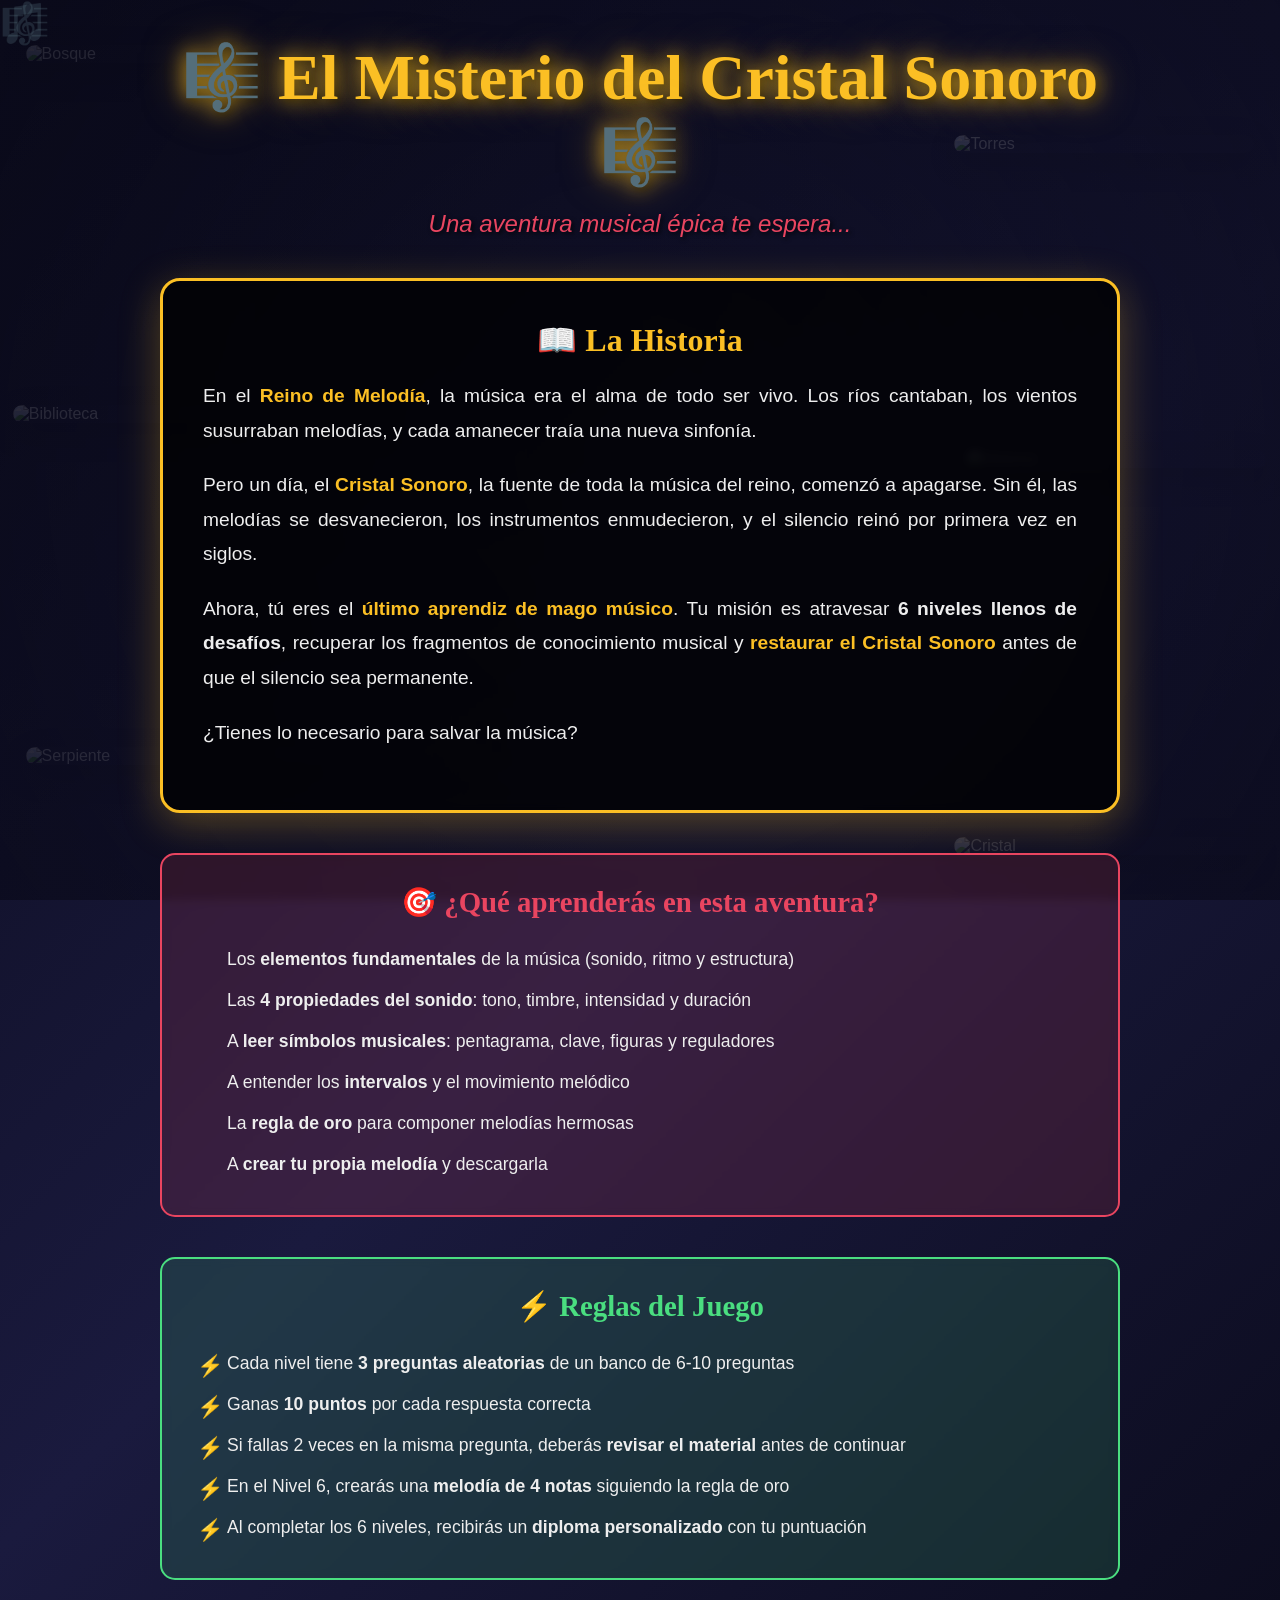
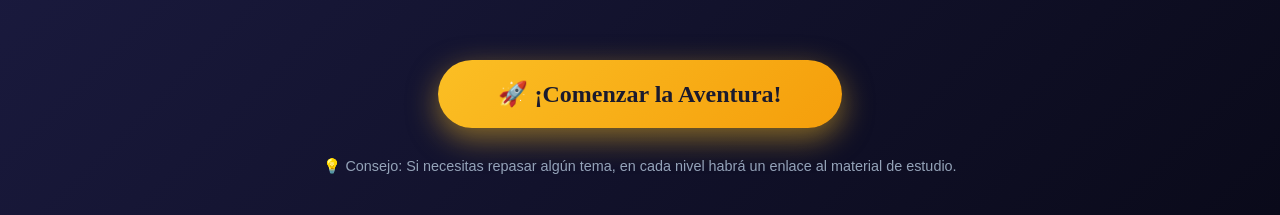
==== commit 1bcd38c5: "Update index.html" ====
--- a/index.html
+++ b/index.html
@@ -18,9 +18,9 @@
        ========================================= */
     .fondo-decorativo {
       position: fixed;
-      width: 280px;
+      width: 300px;
       height: auto;
-      opacity: 0.15;
+      opacity: 0.35; /* Más visibles (era 0.15) */
       z-index: 0;
       pointer-events: none;
       border-radius: 15px;
@@ -78,21 +78,21 @@
       left: 50%;
       transform: translateX(-50%);
       color: #fbbf24;
-      font-size: 0.8em;
+      font-size: 0.9em;
       font-family: 'Georgia', serif;
       font-weight: bold;
       text-shadow: 1px 1px 2px rgba(0,0,0,0.8);
       white-space: nowrap;
     }
     
-    /* Overlay oscuro para que el texto sea legible */
+    /* Overlay MÁS TRANSPARENTE para ver las imágenes */
     .overlay-oscuro {
       position: fixed;
       top: 0;
       left: 0;
       width: 100%;
       height: 100%;
-      background: radial-gradient(circle at center, rgba(10,10,26,0.7) 0%, rgba(10,10,26,0.95) 100%);
+      background: radial-gradient(circle at center, rgba(10,10,26,0.4) 0%, rgba(10,10,26,0.7) 100%);
       z-index: 1;
       pointer-events: none;
     }
@@ -197,7 +197,7 @@
     }
     
     .objetivos-lista li::before {
-      content: '🎵';
+      content: '';
       position: absolute;
       left: 5px;
       font-size: 1.2em;
@@ -265,7 +265,7 @@
     .decoracion-musical {
       position: fixed;
       font-size: 2.5em;
-      opacity: 0.2;
+      opacity: 0.3;
       pointer-events: none;
       z-index: 1;
       animation: flotarNota 6s ease-in-out infinite;
@@ -285,7 +285,7 @@
     @media (max-width: 768px) {
       .fondo-decorativo {
         width: 150px;
-        opacity: 0.1;
+        opacity: 0.25;
       }
       .titulo-epico {
         font-size: 2.5em;
@@ -313,18 +313,18 @@
   <img src="https://raw.githubusercontent.com/DTIOC/musica1-aventura/main/cristal.jpg" 
        alt="Cristal" class="fondo-decorativo img-cristal" data-nivel="Nivel 6: El Cristal">
   
-  <!-- Overlay oscuro para legibilidad -->
+  <!-- Overlay MÁS TRANSPARENTE -->
   <div class="overlay-oscuro"></div>
   
   <!-- Notas musicales flotantes -->
-  <div class="decoracion-musical">🎵</div>
+  <div class="decoracion-musical"></div>
   <div class="decoracion-musical">🎼</div>
-  <div class="decoracion-musical">🎶</div>
+  <div class="decoracion-musical"></div>
   <div class="decoracion-musical">🎵</div>
   
   <!-- CONTENIDO PRINCIPAL -->
   <div class="portada-container">
-    <h1 class="titulo-epico"> El Misterio del Cristal Sonoro 🎼</h1>
+    <h1 class="titulo-epico">🎼 El Misterio del Cristal Sonoro 🎼</h1>
     <div class="subtitulo">Una aventura musical épica te espera...</div>
     
     <div class="historia-box">
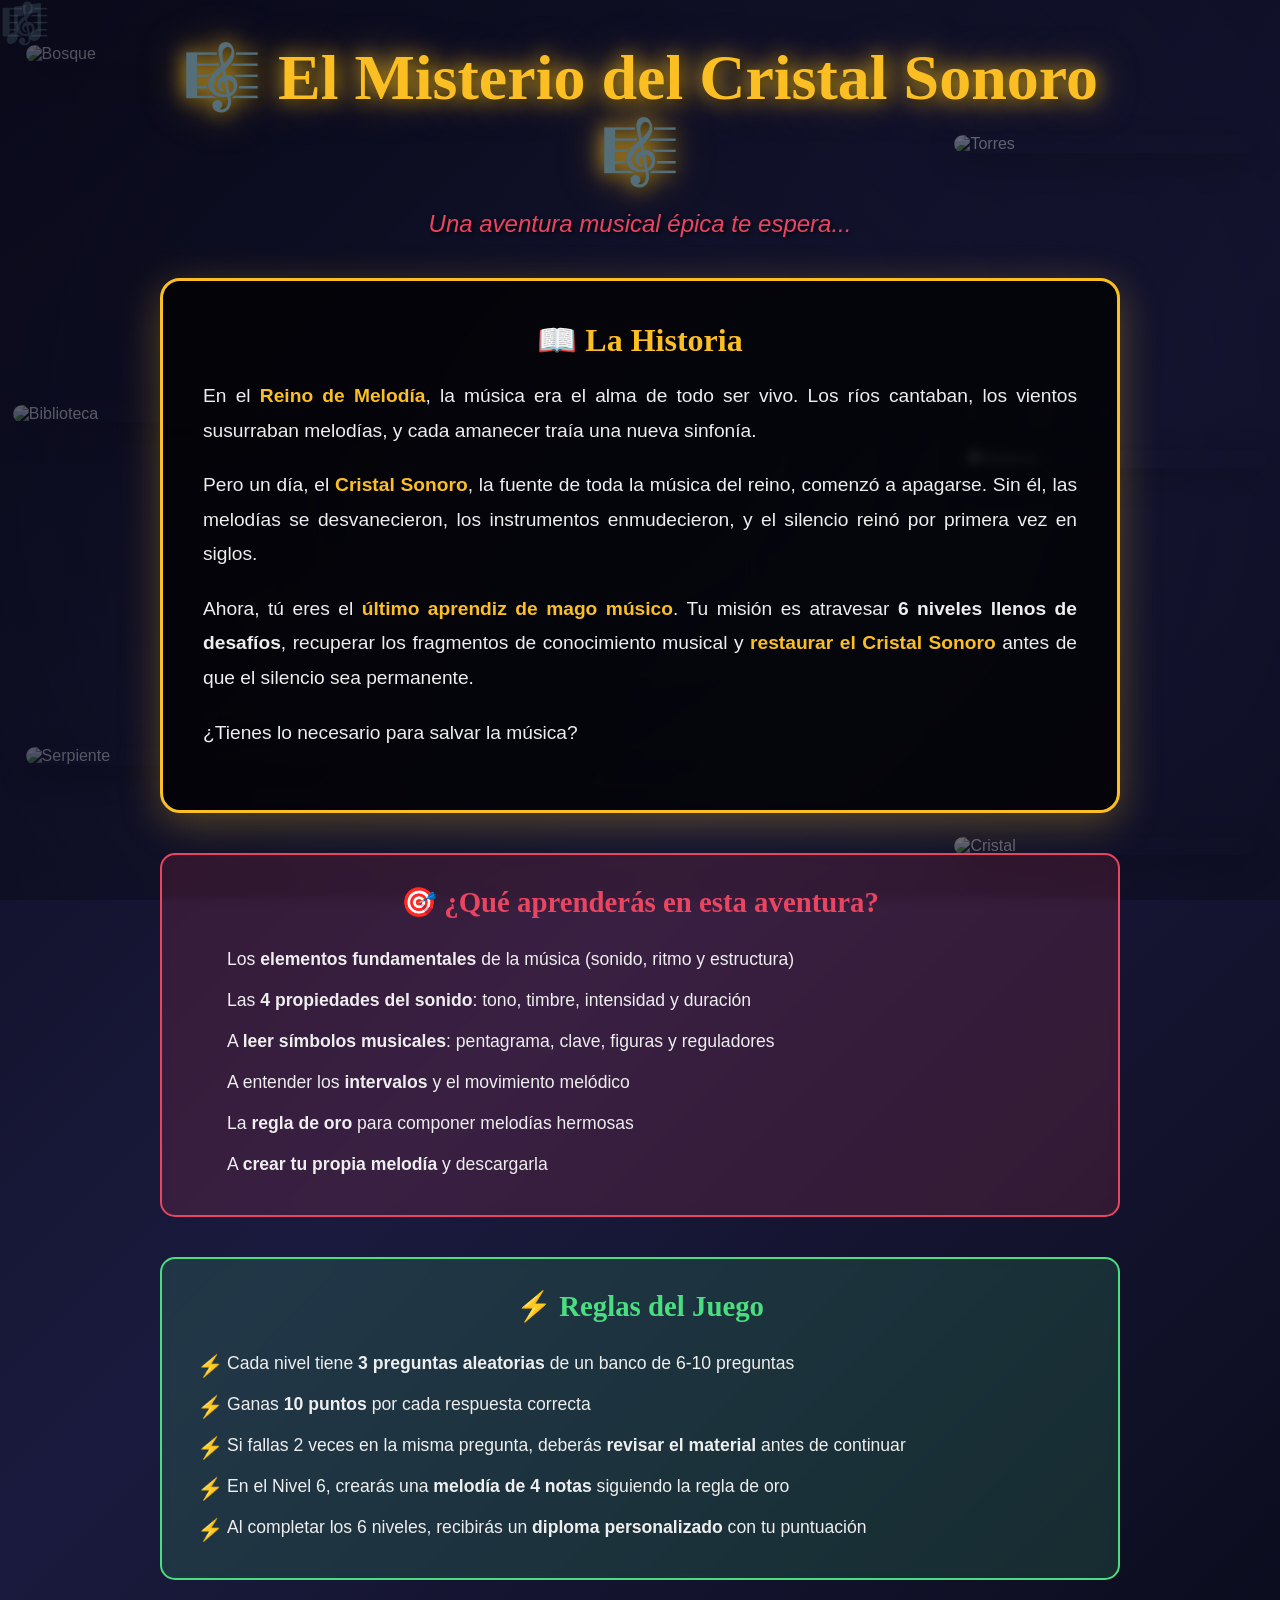
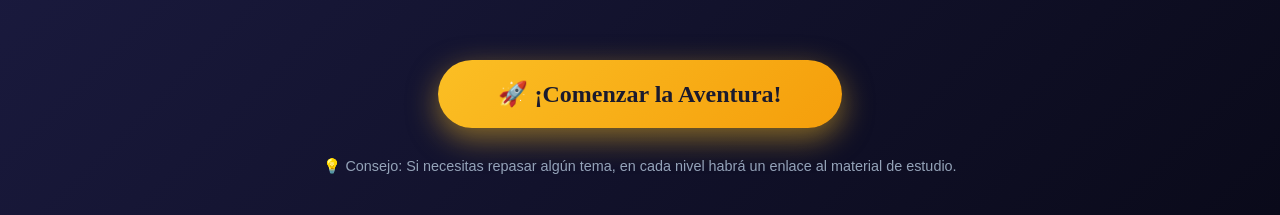
==== commit ef55ec17: "Update index.html" ====
--- a/index.html
+++ b/index.html
@@ -16,17 +16,17 @@
     /* =========================================
        IMÁGENES DE FONDO DECORATIVAS
        ========================================= */
-    .fondo-decorativo {
-      position: fixed;
-      width: 300px;
-      height: auto;
-      opacity: 0.35; /* Más visibles (era 0.15) */
-      z-index: 0;
-      pointer-events: none;
-      border-radius: 15px;
-      box-shadow: 0 10px 30px rgba(0,0,0,0.5);
-      animation: flotarImagen 8s ease-in-out infinite;
-    }
+   .fondo-decorativo {
+  position: fixed;
+  width: 300px;
+  height: auto;
+  opacity: 0.6; /* ← Cambia de 0.35 a 0.6 */
+  z-index: 0;
+  pointer-events: none;
+  border-radius: 15px;
+  box-shadow: 0 10px 30px rgba(0,0,0,0.5);
+  animation: flotarImagen 8s ease-in-out infinite;
+}
     
     @keyframes flotarImagen {
       0%, 100% { transform: translateY(0) rotate(0deg); }
@@ -87,15 +87,16 @@
     
     /* Overlay MÁS TRANSPARENTE para ver las imágenes */
     .overlay-oscuro {
-      position: fixed;
-      top: 0;
-      left: 0;
-      width: 100%;
-      height: 100%;
-      background: radial-gradient(circle at center, rgba(10,10,26,0.4) 0%, rgba(10,10,26,0.7) 100%);
-      z-index: 1;
-      pointer-events: none;
-    }
+  position: fixed;
+  top: 0;
+  left: 0;
+  width: 100%;
+  height: 100%;
+  background: radial-gradient(circle at center, rgba(10,10,26,0.2) 0%, rgba(10,10,26,0.5) 100%);
+  /* ← Cambia de 0.4/0.7 a 0.2/0.5 */
+  z-index: 1;
+  pointer-events: none;
+}
     
     /* =========================================
        CONTENIDO DE LA PORTADA
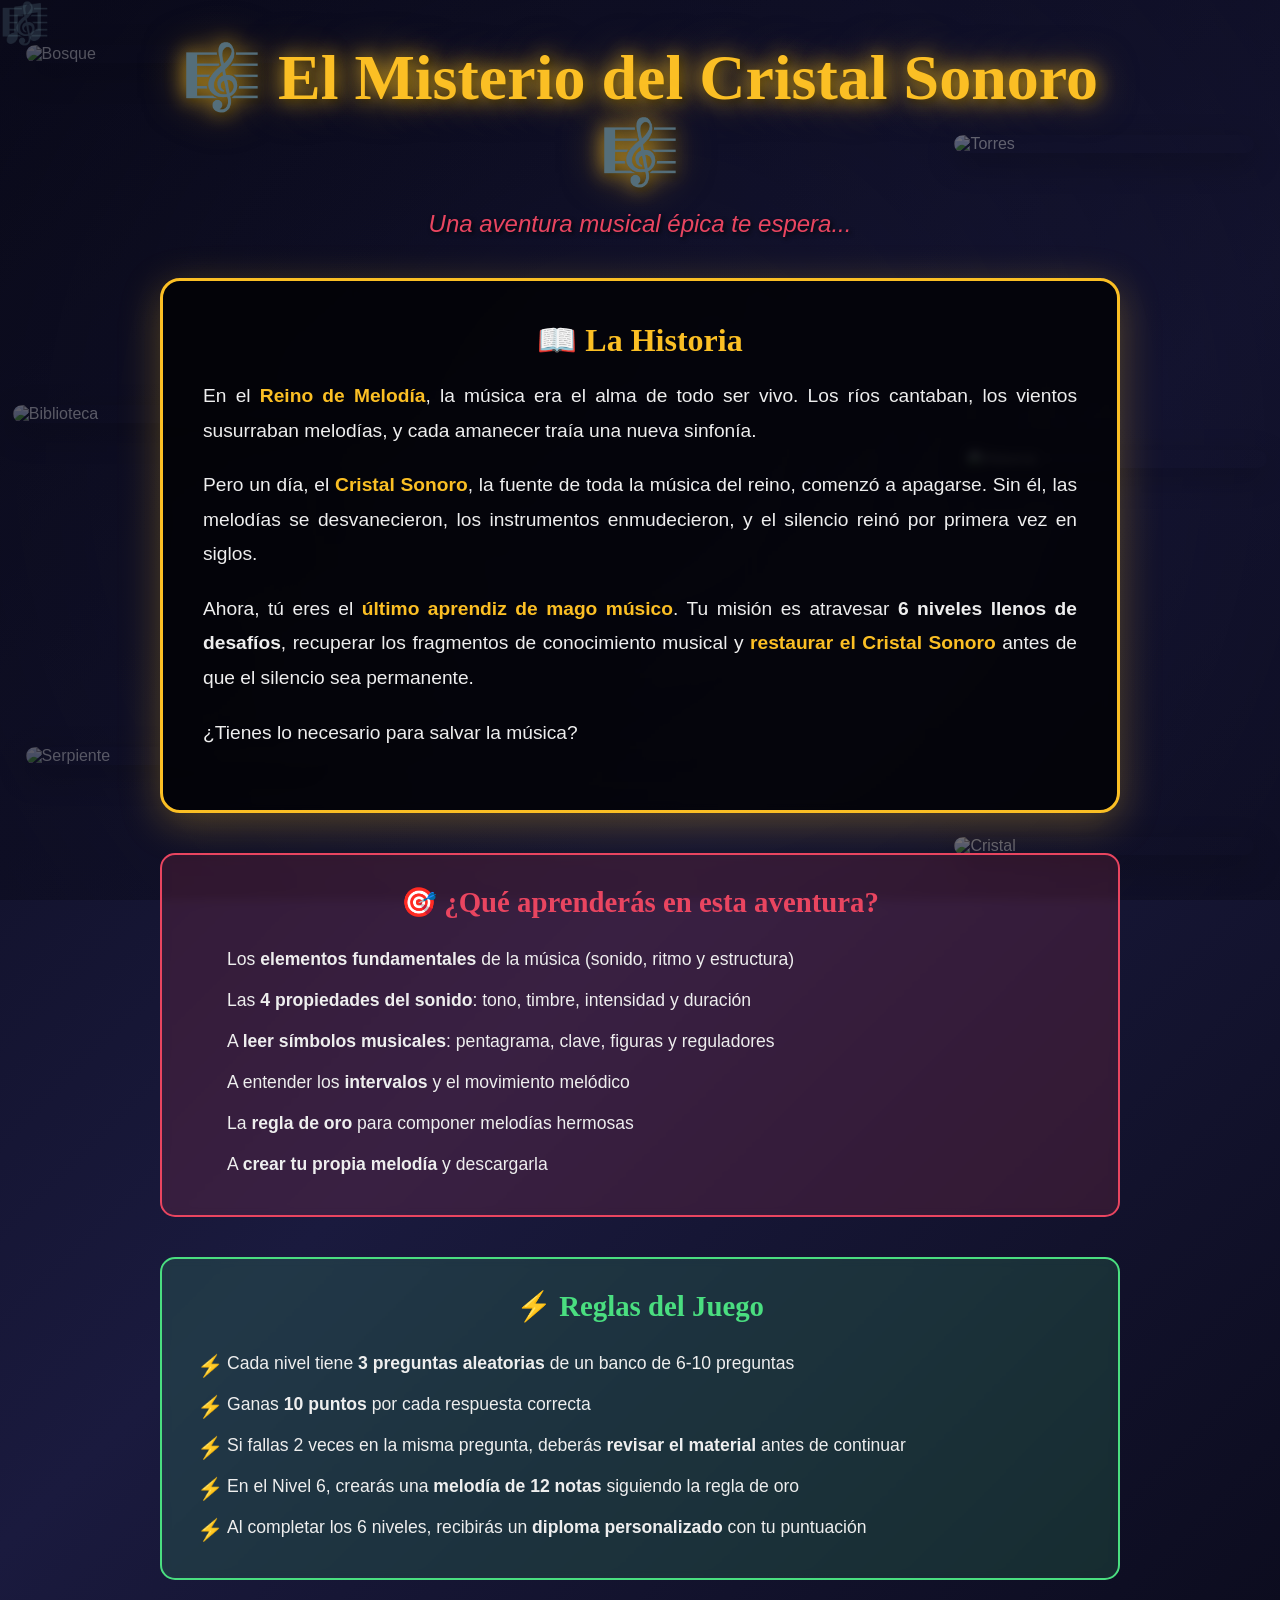
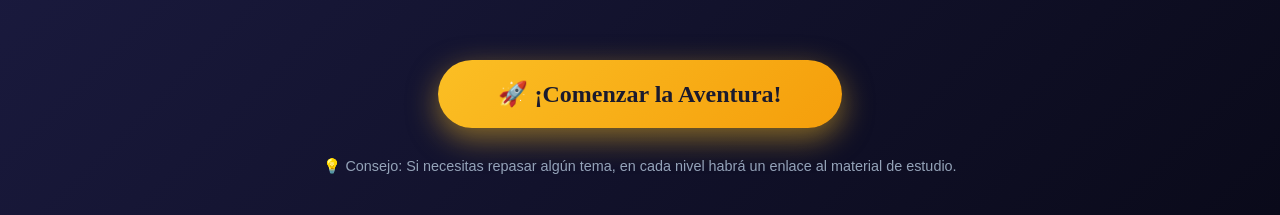
==== commit a1aa76b2: "Update index.html" ====
--- a/index.html
+++ b/index.html
@@ -368,7 +368,7 @@
         <li>Cada nivel tiene <strong>3 preguntas aleatorias</strong> de un banco de 6-10 preguntas</li>
         <li>Ganas <strong>10 puntos</strong> por cada respuesta correcta</li>
         <li>Si fallas 2 veces en la misma pregunta, deberás <strong>revisar el material</strong> antes de continuar</li>
-        <li>En el Nivel 6, crearás una <strong>melodía de 4 notas</strong> siguiendo la regla de oro</li>
+        <li>En el Nivel 6, crearás una <strong>melodía de 12 notas</strong> siguiendo la regla de oro</li>
         <li>Al completar los 6 niveles, recibirás un <strong>diploma personalizado</strong> con tu puntuación</li>
       </ul>
     </div>
